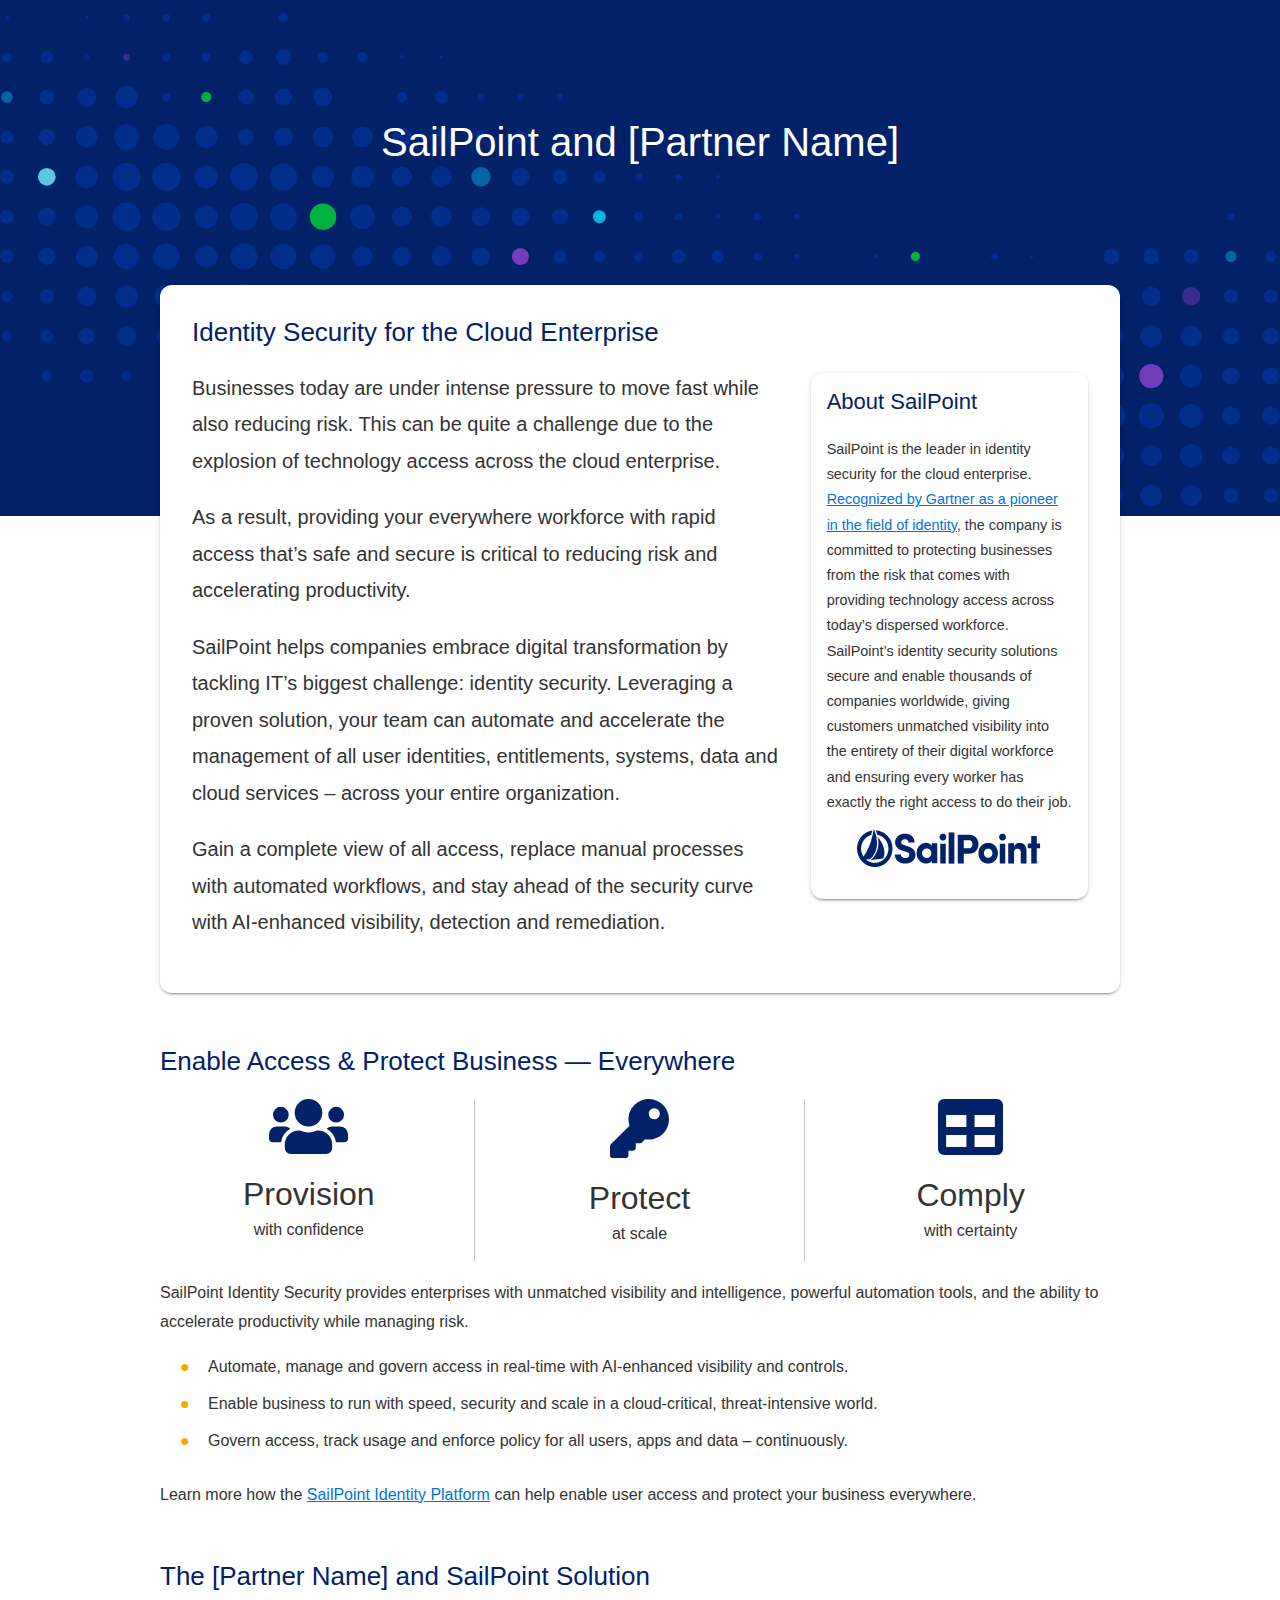
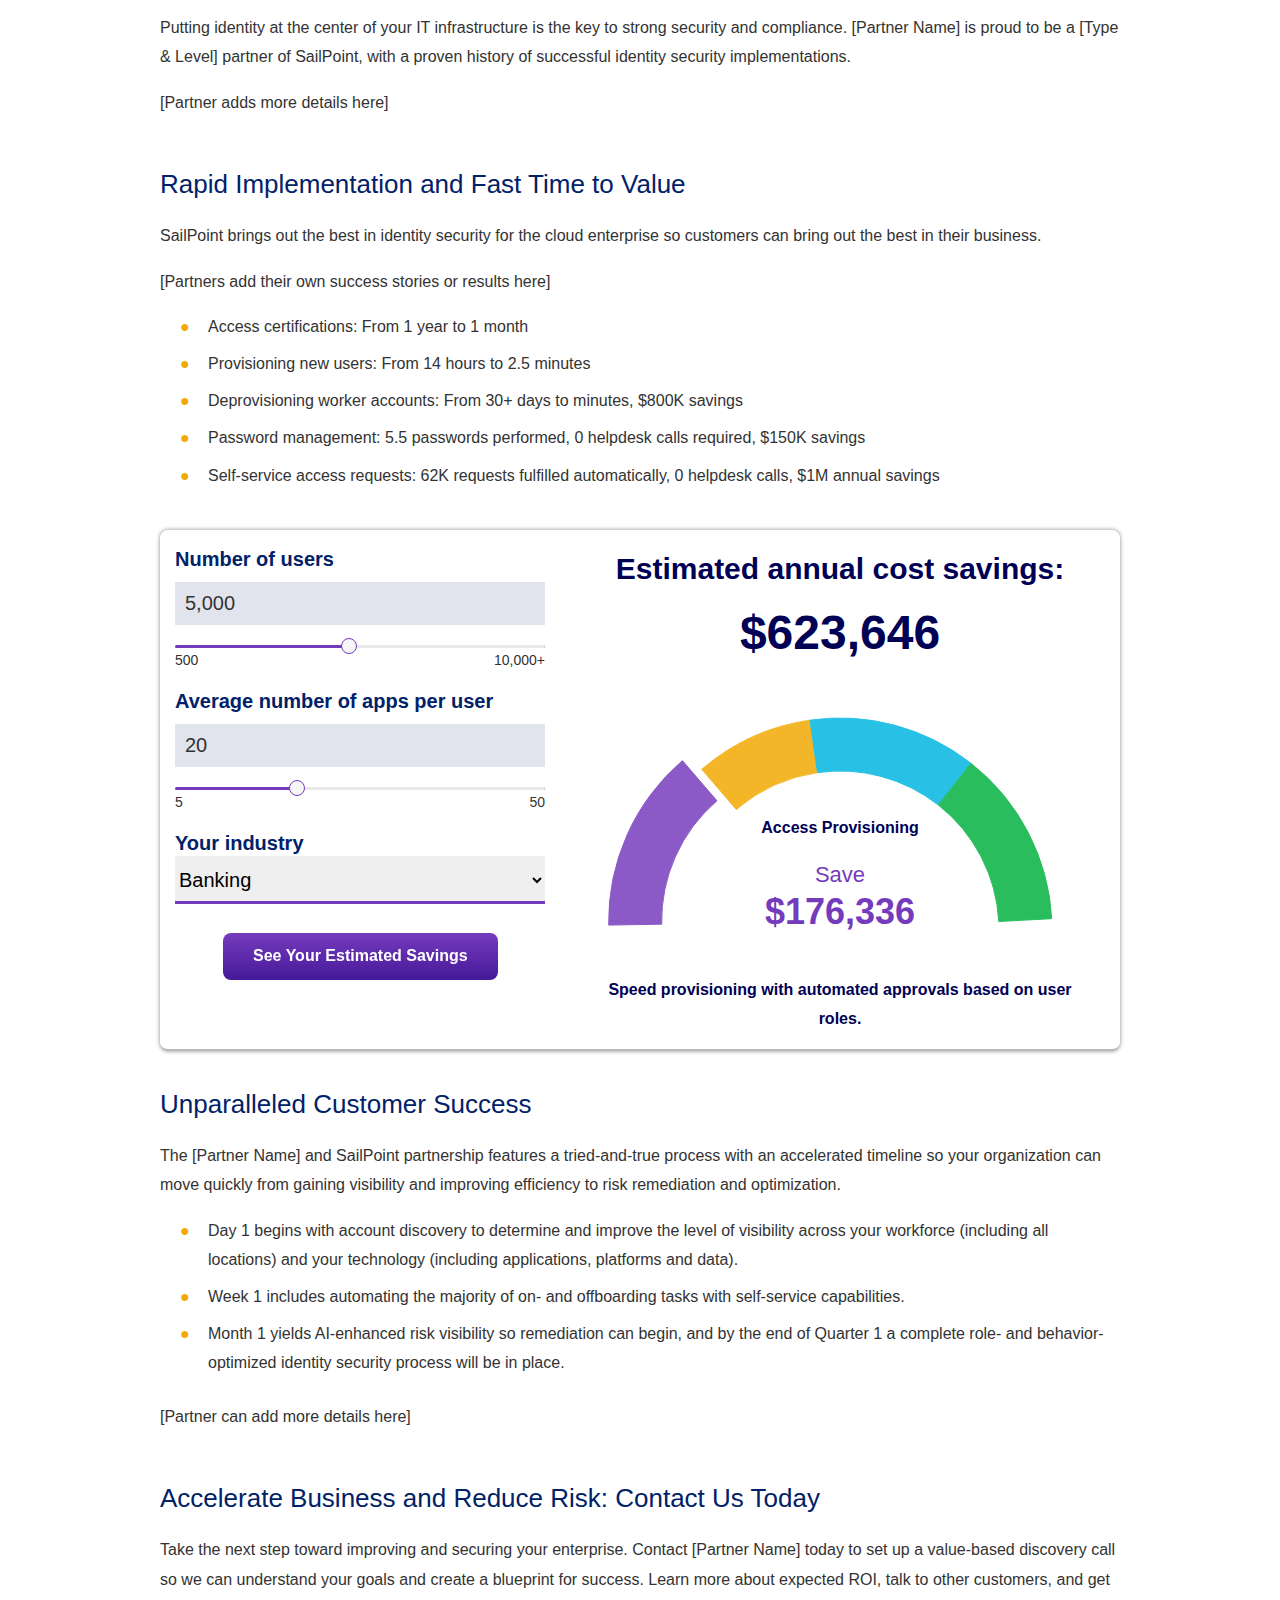
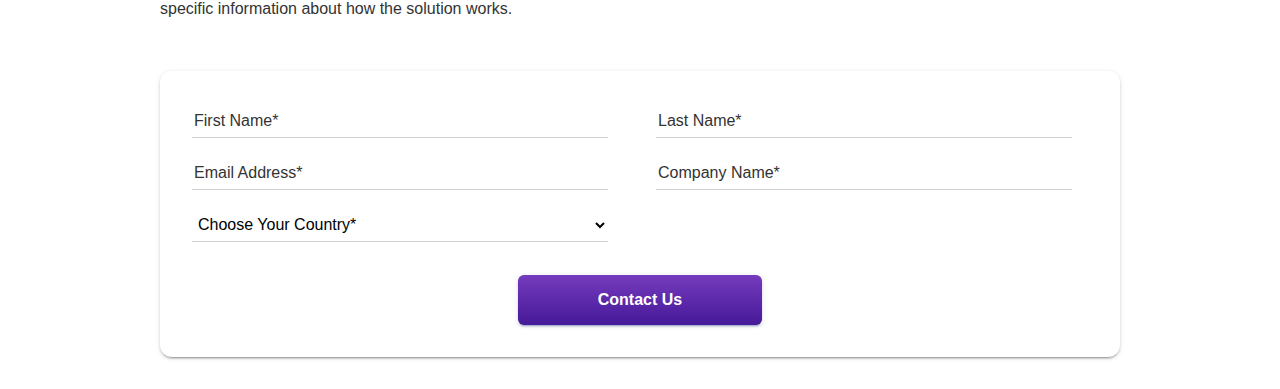
==== partner-webkit-calculator/index.html @ 740d45be "Consolidate Partner Webkit files and update Readme documentation" ====
<html lang="en-US">
	<head>
		<title>SailPoint and [Partner Name]</title>
		<meta charset="UTF-8" />
		<meta name="viewport" content="width=device-width, initial-scale=1" />

		<style>
			html, body { margin: 0; padding: 0; }
		</style>
		<link rel="stylesheet" href="./styles/jquery-ui.css" />
		<link rel="stylesheet" href="./styles/sailpoint-webkit-calculator.min.css" />
	</head>
	<body>

		<div id="sp-partnerwebkit" class="sp-partnerwebkit">
			<div class="sp-pw-header-bkg" style="background-image: url('./images/sp-dot-pattern.svg');"></div>
			<div class="sp-pw-header">
				<div class="sp-container-fluid">
					<h1 class="text-center">SailPoint and [Partner Name]</h1>
				</div>
			</div>
			<div class="sp-pw-body">
				<div class="sp-container-fluid">

					<!-- Begin Page Content -->
					<div class="sp-pw-card">
						<div class="sp-row">
							<div class="sp-col-08 sp-pw-card-intro">
								<h2>Identity Security for the Cloud Enterprise</h2>
								<p>Businesses today are under intense pressure to move fast while also reducing risk. This can be quite a challenge due to the explosion of technology access across the cloud enterprise.</p>
								<p>As a result, providing your everywhere workforce with rapid access that’s safe and secure is critical to reducing risk and accelerating productivity.</p>
								<p>SailPoint helps companies embrace digital transformation by tackling IT’s biggest challenge: identity security. Leveraging a proven solution, your team can automate and accelerate the management of all user identities, entitlements, systems, data and cloud services – across your entire organization.</p>
								<p>Gain a complete view of all access, replace manual processes with automated workflows, and stay ahead of the security curve with AI-enhanced visibility, detection and remediation.</p>
							</div>
							<div class="sp-col-04">
								<div class="sp-pw-card">
									<h3>About SailPoint</h3>
									<p>SailPoint is the leader in identity security for the cloud enterprise. <a href="#">Recognized by Gartner as a pioneer in the field of identity</a>, the company is committed to protecting businesses from the risk that comes with providing technology access across today’s dispersed workforce. SailPoint’s identity security solutions secure and enable thousands of companies worldwide, giving customers unmatched visibility into the entirety of their digital workforce and ensuring every worker has exactly the right access to do their job.</p>
									<p class="text-center"><img src="./images/sailpoint-logo.png" alt="SailPoint Logo"></p>    
								</div>
							</div>
						</div>
					</div>

					<div class="sp-row">
						<div class="sp-col-12">
							<h2>Enable Access &amp; Protect Business &mdash; Everywhere</h2>
						</div>
					</div>

					<div class="sp-row column-border">
						<div class="sp-col-04 text-center">
							<img src="./images/sp-icon-users.svg" alt="Users icon" />
							<p class="sp-large-text">Provision<br /><span>with confidence</span></p>
						</div>
						<div class="sp-col-04 text-center">
							<img src="./images/sp-icon-key.svg" alt="Key icon" />
							<p class="sp-large-text">Protect<br /><span>at scale</span></p>
						</div>
						<div class="sp-col-04 text-center">
							<img src="./images/sp-icon-calendar.svg" alt="Calendar icon" />
							<p class="sp-large-text">Comply<br /><span>with certainty</span></p>
						</div>
					</div>

					<div class="sp-row">
						<div class="sp-col-12">
							<p>SailPoint Identity Security provides enterprises with unmatched visibility and intelligence, powerful automation tools, and the ability to accelerate productivity while managing risk.</p>
							<ul>
								<li>Automate, manage and govern access in real-time with AI-enhanced visibility and controls.</li>
								<li>Enable business to run with speed, security and scale in a cloud-critical, threat-intensive world.</li>
								<li>Govern access, track usage and enforce policy for all users, apps and data – continuously.</li>
							</ul>
							<p>Learn more how the <a href="#">SailPoint Identity Platform</a> can help enable user access and protect your business everywhere.</p>

							<h2>The [Partner Name] and SailPoint Solution</h2>
							<p>Putting identity at the center of your IT infrastructure is the key to strong security and compliance. [Partner Name] is proud to be a [Type & Level] partner of SailPoint, with a proven history of successful identity security implementations.</p>
							<p>[Partner adds more details here]</p>

							<h2>Rapid Implementation and Fast Time to Value</h2>
							<p>SailPoint brings out the best in identity security for the cloud enterprise so customers can bring out the best in their business.</p>
							<p>[Partners add their own success stories or results here]</p>
							<ul>
								<li>Access certifications: From 1 year to 1 month</li>
								<li>Provisioning new users: From 14 hours to 2.5 minutes</li>
								<li>Deprovisioning worker accounts: From 30+ days to minutes, $800K savings</li>
								<li>Password management: 5.5 passwords performed, 0 helpdesk calls required, $150K savings</li>
								<li>Self-service access requests: 62K requests fulfilled automatically, 0 helpdesk calls, $1M annual savings</li>
							</ul>
						</div>
					</div>
					<!-- End Page Content -->

					<!-- Begin Calculator -->
					<div class="calculator-container calc-row">
						<div class="col-sm-12 col-md-5">
							<div class="input-panel">
								<div class="slider-panel form-group bmd-form-group">
									<label for="users" class="bmd-label-static">Number of users</label>
									<input type="text" id="users" readonly="">
									<div id="slider-users"></div>
									<div id="users-max-min">
										<span class="float-left">500</span>
										<span class="float-right">10,000+</span>
									</div>
								</div>        
								<div class="slider-panel form-group bmd-form-group">
									<label for="apps" class="bmd-label-static">Average number of apps per user</label>
									<input type="text" id="apps" readonly="">
									<div id="slider-apps"></div>
									<div id="apps-max-min">
										<span class="float-left">5</span>
										<span class="float-right">50</span>
									</div>
								</div>
								<div class="slider-panel form-group bmd-form-group">
									<label class="bmd-label-static">Your industry</label>
									<select id="industry" name="industry" class="form-control" data-taglabel="IDCalcIndustrySelect">
										<option value="1">Banking</option>
										<option value="2">Biotechnology &amp; Pharma</option>
										<option value="3">Construction &amp; Building</option>
										<option value="4">Consulting &amp; Services</option>
										<option value="5">Education</option>
										<option value="6">Entertainment &amp; Media</option>
										<option value="7">Federal Government</option>
										<option value="8">Finance</option>
										<option value="9">Healthcare</option>
										<option value="10">Insurance</option>
										<option value="11">Manufacturing &amp; Wholesale</option>
										<option value="12">NPO's &amp; Associations</option>
										<option value="13">Oil &amp; Gas &amp; Energy</option>
										<option value="14">Other</option>
										<option value="15">Retail &amp; Consumer</option>
										<option value="16">Software/Internet/Technology</option>
										<option value="17">Transportation</option>
										<option value="18">Utilities</option>
									</select>
								</div>
								<div class="text-center see-savings-container">
									<button id="calculateSavings" class="sp-btn sp-btn--purple">See your estimated savings</button>
								</div>
							</div>    
						</div>
						<div class="col-sm-12 col-md-7 text-center">
							<div class="input-panel-right">
								<a class="jump-to-chart" id="jump-to-chart"></a>
								<span class="d-block h3">Estimated annual cost savings:</span>
								<span class="d-block h2">$<span id="cost-savings"></span></span>
								<div id="chartdiv"></div>
								<div class="chart-text"> 
									<div class="chart-bg position-absolute" style="z-index:1;"></div>
									<div id="chart-labels" class="chart-labels position-absolute">
										<p id="main-chart-label"></p>
										<span id="main-chart-label-save" class="d-block font-weight-normal">Save</span>
										<span id="main-chart-label-value" class="d-block font-weight-bold"></span>
									</div>
								</div>
								<p id="caption" class="d-block position-relative"></p>
							</div>    
						</div>
					</div>
					<!-- End Calculator -->
		
					<!-- Begin Page Content -->
					<div class="sp-row">
						<div class="sp-col-12">
							<h2>Unparalleled Customer Success</h2>
							<p>The [Partner Name] and SailPoint partnership features a tried-and-true process with an accelerated timeline so your organization can move quickly from gaining visibility and improving efficiency to risk remediation and optimization.</p>
							<ul>
								<li>Day 1 begins with account discovery to determine and improve the level of visibility across your workforce (including all locations) and your technology (including applications, platforms and data).</li>
								<li>Week 1 includes automating the majority of on- and offboarding tasks with self-service capabilities.</li>
								<li>Month 1 yields AI-enhanced risk visibility so remediation can begin, and by the end of Quarter 1 a complete role- and behavior-optimized identity security process will be in place.</li>
							</ul>
							<p>[Partner can add more details here]</p>

							<h2>Accelerate Business and Reduce Risk: Contact Us Today</h2>
							<p>Take the next step toward improving and securing your enterprise. Contact [Partner Name] today to set up a value-based discovery call so we can understand your goals and create a blueprint for success. Learn more about expected ROI, talk to other customers, and get specific information about how the solution works.</p>
						</div>
					</div>
					<!-- End Page Content -->

					<!-- Begin Contact Form -->
					<div class="sp-pw-card sp-pw-contact-form">
						<form action="#" method="post">
							<div class="sp-row">
								<div class="sp-col-06">
									<div class="sp-pw-form-group">
										<label class="sr-only" for="C_FirstName">First Name</label>
										<input class="sp-pw-form-control" type="text" value="" id="C_FirstName" name="C_FirstName" placeholder="First Name*" required="" />	
									</div>
								</div>
								<div class="sp-col-06">
									<div class="sp-pw-form-group">
										<label class="sr-only" for="C_LastName">Last Name</label>
										<input class="sp-pw-form-control" type="text" value="" id="C_LastName" name="C_LastName" placeholder="Last Name*" required="" />
									</div>
								</div>
							</div>
							<div class="sp-row">
								<div class="sp-col-06">
									<div class="sp-pw-form-group">
										<label class="sr-only" for="C_EmailAddress">Email Address</label>
										<input class="sp-pw-form-control" type="email" value="" id="C_EmailAddress" name="C_EmailAddress" placeholder="Email Address*" required="" />
									</div>
								</div>
								<div class="sp-col-06">
									<div class="sp-pw-form-group">
										<label class="sr-only" for="C_Company">Company Name</label>
										<input class="sp-pw-form-control" type="text" value="" id="C_Company" name="C_Company" placeholder="Company Name*" required="" />
									</div>
								</div>
							</div>
							<div class="sp-row">
								<div class="sp-col-06">
									<div class="sp-pw-form-group">
										<label class="sr-only" for="C_Country">Choose Your Country</label>
										<select class="sp-pw-form-control" id="C_Country" name="C_Country" required="">
											<option value="">Choose Your Country*</option>
											<optgroup>
												<option value="US">United States</option>
												<option value="GB">United Kingdom</option>
												<option value="CA">Canada</option>
												<option value="AU">Australia</option>
												<option value="BR">Brazil</option>
												<option value="FR">France</option>
												<option value="DE">Germany</option>
												<option value="IN">India</option>
												<option value="NL">Netherlands</option>
												<option value="SG">Singapore</option>
												<option value="ZA">South Africa</option>
												<option value="SE">Sweden</option>
											</optgroup>
											<optgroup label="----------------">
												<option value="AF">Afghanistan</option>
												<option value="AX">Aland Islands</option>
												<option value="AL">Albania</option>
												<option value="DZ">Algeria</option>
												<option value="AS">American Samoa</option>
												<option value="AD">Andorra</option>
												<option value="AO">Angola</option>
												<option value="AI">Anguilla</option>
												<option value="AQ">Antarctica</option>
												<option value="AG">Antigua And Barbuda</option>
												<option value="AR">Argentina</option>
												<option value="AM">Armenia</option>
												<option value="AW">Aruba</option>
												<option value="AU">Australia</option>
												<option value="AT">Austria</option>
												<option value="AZ">Azerbaijan</option>
												<option value="BS">Bahamas</option>
												<option value="BH">Bahrain</option>
												<option value="BD">Bangladesh</option>
												<option value="BB">Barbados</option>
												<option value="BY">Belarus</option>
												<option value="BE">Belgium</option>
												<option value="BZ">Belize</option>
												<option value="BJ">Benin</option>
												<option value="BM">Bermuda</option>
												<option value="BT">Bhutan</option>
												<option value="BO">Bolivia</option>
												<option value="BA">Bosnia and Herzegovina</option>
												<option value="BW">Botswana</option>
												<option value="BV">Bouvet Island</option>
												<option value="BR">Brazil</option>
												<option value="IO">British Indian Ocean Territory</option>
												<option value="BN">Brunei Darussalam</option>
												<option value="BG">Bulgaria</option>
												<option value="BF">Burkina Faso</option>
												<option value="BI">Burundi</option>
												<option value="KH">Cambodia</option>
												<option value="CM">Cameroon</option>
												<option value="CV">Cape Verde</option>
												<option value="KY">Cayman Islands</option>
												<option value="CF">Central African Republic</option>
												<option value="TD">Chad</option>
												<option value="CL">Chile</option>
												<option value="CN">China</option>
												<option value="CX">Christmas Island</option>
												<option value="CC">Cocos (Keeling) Islands</option>
												<option value="CO">Colombia</option>
												<option value="KM">Comoros</option>
												<option value="CD">Congo, The Democratic Republic of the</option>
												<option value="CG">Congo</option>
												<option value="CK">Cook Islands</option>
												<option value="CR">Costa Rica</option>
												<option value="CI">Cote D’Ivoire</option>
												<option value="HR">Croatia</option>
												<option value="CU">Cuba</option>
												<option value="CY">Cyprus</option>
												<option value="CZ">Czech Republic</option>
												<option value="DK">Denmark</option>
												<option value="DJ">Djibouti</option>
												<option value="DM">Dominica</option>
												<option value="DO">Dominican Republic</option>
												<option value="TL">Timor-Leste</option>
												<option value="EC">Ecuador</option>
												<option value="EG">Egypt</option>
												<option value="SV">El Salvador</option>
												<option value="GQ">Equatorial Guinea</option>
												<option value="ER">Eritrea</option>
												<option value="EE">Estonia</option>
												<option value="ET">Ethiopia</option>
												<option value="FK">Falkland Islands (Malvinas)</option>
												<option value="FO">Faroe Islands</option>
												<option value="FJ">Fiji</option>
												<option value="FI">Finland</option>
												<option value="GF">French Guiana</option>
												<option value="PF">French Polynesia</option>
												<option value="TF">French Southern Territories</option>
												<option value="GA">Gabon</option>
												<option value="GM">Gambia</option>
												<option value="GE">Georgia</option>
												<option value="GH">Ghana</option>
												<option value="GI">Gibraltar</option>
												<option value="GR">Greece</option>
												<option value="GL">Greenland</option>
												<option value="GD">Grenada</option>
												<option value="GP">Guadeloupe</option>
												<option value="GU">Guam</option>
												<option value="GT">Guatemala</option>
												<option value="GG">Guernsey</option>
												<option value="GN">Guinea</option>
												<option value="GW">Guinea-Bissau</option>
												<option value="GY">Guyana</option>
												<option value="HT">Haiti</option>
												<option value="HM">Heard Island and McDonald Islands</option>
												<option value="HN">Honduras</option>
												<option value="HK">Hong Kong</option>
												<option value="HU">Hungary</option>
												<option value="IS">Iceland</option>
												<option value="IN">India</option>
												<option value="ID">Indonesia</option>
												<option value="IR">Iran, Islamic Republic of</option>
												<option value="IQ">Iraq</option>
												<option value="IE">Ireland</option>
												<option value="IM">Isle of Man</option>
												<option value="IL">Israel</option>
												<option value="IT">Italy</option>
												<option value="JM">Jamaica</option>
												<option value="JP">Japan</option>
												<option value="JE">Jersey</option>
												<option value="JO">Jordan</option>
												<option value="KZ">Kazakhstan</option>
												<option value="KE">Kenya</option>
												<option value="KI">Kiribati</option>
												<option value="KP">Korea, Democratic People’s Republic of</option>
												<option value="KR">Korea, Republic of</option>
												<option value="XK">Kosovo</option>
												<option value="KW">Kuwait</option>
												<option value="KG">Kyrgyzstan</option>
												<option value="LA">Lao People’s Democratic Republic</option>
												<option value="LV">Latvia</option>
												<option value="LB">Lebanon</option>
												<option value="LS">Lesotho</option>
												<option value="LR">Liberia</option>
												<option value="LY">Libyan Arab Jamahiriya</option>
												<option value="LI">Liechtenstein</option>
												<option value="LT">Lithuania</option>
												<option value="LU">Luxembourg</option>
												<option value="MO">Macao</option>
												<option value="MK">Macedonia, The Former Yugoslav Republic of</option>
												<option value="MG">Madagascar</option>
												<option value="MW">Malawi</option>
												<option value="MY">Malaysia</option>
												<option value="MV">Maldives</option>
												<option value="ML">Mali</option>
												<option value="MT">Malta</option>
												<option value="MH">Marshall Islands</option>
												<option value="MQ">Martinique</option>
												<option value="MR">Mauritania</option>
												<option value="MU">Mauritius</option>
												<option value="YT">Mayotte</option>
												<option value="MX">Mexico</option>
												<option value="FM">Micronesia, Federated States of</option>
												<option value="MD">Moldova</option>
												<option value="MC">Monaco</option>
												<option value="MN">Mongolia</option>
												<option value="ME">Montenegro</option>
												<option value="MS">Montserrat</option>
												<option value="MA">Morocco</option>
												<option value="MZ">Mozambique</option>
												<option value="MM">Myanmar</option>
												<option value="NA">Namibia</option>
												<option value="NR">Nauru</option>
												<option value="NP">Nepal</option>
												<option value="NL">Netherlands</option>
												<option value="AN">Netherlands Antilles</option>
												<option value="NC">New Caledonia</option>
												<option value="NZ">New Zealand</option>
												<option value="NI">Nicaragua</option>
												<option value="NE">Niger</option>
												<option value="NG">Nigeria</option>
												<option value="NU">Niue</option>
												<option value="NF">Norfolk Island</option>
												<option value="MP">Northern Mariana Islands</option>
												<option value="NO">Norway</option>
												<option value="OM">Oman</option>
												<option value="PK">Pakistan</option>
												<option value="PW">Palau</option>
												<option value="PS">Palestinian Territory,Occupied</option>
												<option value="PA">Panama</option>
												<option value="PG">Papua New Guinea</option>
												<option value="PY">Paraguay</option>
												<option value="PE">Peru</option>
												<option value="PH">Philippines</option>
												<option value="PN">Pitcairn</option>
												<option value="PL">Poland</option>
												<option value="PT">Portugal</option>
												<option value="PR">Puerto Rico</option>
												<option value="QA">Qatar</option>
												<option value="RE">Reunion</option>
												<option value="RO">Romania</option>
												<option value="RU">Russian Federation</option>
												<option value="RW">Rwanda</option>
												<option value="BL">Saint Barthelemy</option>
												<option value="KN">Saint Kitts And Nevis</option>
												<option value="LC">Saint Lucia</option>
												<option value="MF">Saint Martin (French part)</option>
												<option value="VC">Saint Vincent And The Grenadines</option>
												<option value="WS">Samoa</option>
												<option value="SM">San Marino</option>
												<option value="ST">Sao Tome And Principe</option>
												<option value="SA">Saudi Arabia</option>
												<option value="SN">Senegal</option>
												<option value="RS">Serbia</option>
												<option value="SC">Seychelles</option>
												<option value="SL">Sierra Leone</option>
												<option value="SK">Slovakia</option>
												<option value="SI">Slovenia</option>
												<option value="SB">Solomon Islands</option>
												<option value="SO">Somalia</option>
												<option value="ZA">South Africa</option>
												<option value="GS">South Georgia and the South Sandwich Islands</option>
												<option value="SS">South Sudan</option>
												<option value="ES">Spain</option>
												<option value="LK">Sri Lanka</option>
												<option value="SH">Saint Helena</option>
												<option value="PM">Saint Pierre and Miquelon</option>
												<option value="SD">Sudan</option>
												<option value="SR">Suriname</option>
												<option value="SJ">Svalbard and Jan Mayen</option>
												<option value="SZ">Swaziland</option>
												<option value="SE">Sweden</option>
												<option value="CH">Switzerland</option>
												<option value="SY">Syrian Arab Republic</option>
												<option value="TW">Taiwan</option>
												<option value="TJ">Tajikistan</option>
												<option value="TZ">Tanzania, United Republic of</option>
												<option value="TH">Thailand</option>
												<option value="TG">Togo</option>
												<option value="TK">Tokelau</option>
												<option value="TO">Tonga</option>
												<option value="TT">Trinidad And Tobago</option>
												<option value="TN">Tunisia</option>
												<option value="TR">Turkey</option>
												<option value="TM">Turkmenistan</option>
												<option value="TC">Turks And Caicos Islands</option>
												<option value="TV">Tuvalu</option>
												<option value="UG">Uganda</option>
												<option value="UA">Ukraine</option>
												<option value="AE">United Arab Emirates</option>
												<option value="UM">United States Minor Outlying Islands</option>
												<option value="UY">Uruguay</option>
												<option value="UZ">Uzbekistan</option>
												<option value="VU">Vanuatu</option>
												<option value="VA">Holy See (Vatican City State)</option>
												<option value="VE">Venezuela</option>
												<option value="VN">Viet Nam</option>
												<option value="VG">Virgin Islands, British</option>
												<option value="VI">Virgin Islands, U.S.</option>
												<option value="WF">Wallis and Futuna</option>
												<option value="EH">Western Sahara</option>
												<option value="YE">Yemen</option>
												<option value="ZM">Zambia</option>
												<option value="ZW">Zimbabwe</option>
											</optgroup>
										</select>
									</div>
								</div>
								<div class="sp-col-06">
								</div>
							</div>
							<div class="sp-row">
								<div class="sp-col-12 text-center">
									<input class="sp-pw-form-button" type="submit" value="Contact Us" />
								</div>
							</div>
						</form>
					</div>
					<!-- End Contact Form -->

				</div>
			</div>
		</div>

		<!-- Calculator - required JS libraries -->
		<script src="./scripts/jquery.min.js"></script>
		<script src="./scripts/jquery-ui.min.js"></script>
		<script src="./scripts/amcharts4.js"></script>

		<!-- Calculator configuration -->
		<script>
			var defaultAppsCount = 20;
			var defaultUsersCount = 5000;
			var defaultIndustry = 1;
			var colorProvisioning = "#753BBD";
			var colorRequests = "#F2A900";
			var colorPasswordResets = "#00B5E2";
			var colorCertification = "#00B140";
		</script>
		<script src="./scripts/sailpoint-calculator.js"></script>
		<!-- End Calculator scripts -->

	</body>
</html>
---- partner-webkit-calculator/styles/sailpoint-webkit-calculator.min.css ----
/* SailPoint Partner Webkit custom styles */
.sp-partnerwebkit{background-color:#fff;color:#333;font-family:Arial,Helvetica,sans-serif;position:relative;width:100%}.sp-partnerwebkit .sp-pw-header-bkg{background-color:#012168;background-position:center;background-repeat:no-repeat;background-size:100%;height:516px;overflow:hidden;position:absolute;width:100%;z-index:1}.sp-partnerwebkit .sp-pw-body,.sp-partnerwebkit .sp-pw-header{position:relative;z-index:10}.sp-partnerwebkit,.sp-partnerwebkit *,.sp-partnerwebkit ::after,.sp-partnerwebkit ::before{box-sizing:border-box}.sp-partnerwebkit h1{color:#fff;font-size:2.5em;font-weight:400;margin:0;padding:3em 0;text-shadow:2px 2px #012168}.sp-partnerwebkit h2{color:#012168;font-size:1.625em;font-weight:400}.sp-partnerwebkit h3{color:#012168;font-size:1.375em;font-weight:400}.sp-partnerwebkit a:link,.sp-partnerwebkit a:visited{color:#0074d9;transition:color .3s ease 0s}.sp-partnerwebkit a:focus,.sp-partnerwebkit a:hover{color:#012168}.sp-partnerwebkit ol,.sp-partnerwebkit p,.sp-partnerwebkit ul{font-size:1rem;line-height:1.825}.sp-partnerwebkit ul{position:relative;list-style:none;margin-left:1.25rem;padding-left:1.75rem}.sp-partnerwebkit ul>li::before{color:#f2a900;content:"\25CF";left:0;position:absolute}.sp-partnerwebkit li{padding-bottom:.5em}.sp-partnerwebkit p+h2{margin-top:2em}.sp-partnerwebkit .sp-pw-card{-webkit-box-shadow:0 2px 2px 0 rgb(0 0 0 / 14%),0 3px 1px -2px rgb(0 0 0 / 20%),0 1px 5px 0 rgb(0 0 0 / 12%);background-color:#fff;border-radius:.75em;box-shadow:0 2px 2px 0 rgb(0 0 0 / 14%),0 3px 1px -2px rgb(0 0 0 / 20%),0 1px 5px 0 rgb(0 0 0 / 12%);margin-bottom:2em;overflow:hidden;padding:2em}.sp-partnerwebkit .sp-pw-card h2:first-of-type,.sp-partnerwebkit .sp-pw-card h3:first-of-type{margin-top:0}.sp-partnerwebkit .sp-pw-card .sp-pw-card-intro p{font-size:1.25em}.sp-partnerwebkit .sp-pw-card .sp-pw-card{padding:1em;margin-bottom:0;margin-top:3.5em}.sp-partnerwebkit .sp-pw-card .sp-pw-card p{font-size:.9em;line-height:1.75}.sp-partnerwebkit .column-border [class*=col-]:not(:last-of-type){border-right:1px solid #c6c6c6}.sp-partnerwebkit .sp-large-text{font-size:2em;line-height:1.5;margin:1rem 0}.sp-partnerwebkit .sp-large-text span{font-size:.5em}.sp-partnerwebkit .sp-pw-contact-form{margin:2em 0;padding:2em 2em 1em 2em}.sp-partnerwebkit .sp-pw-contact-form .sp-pw-form-group{margin-bottom:1rem;padding-right:1rem}.sp-partnerwebkit .sp-pw-contact-form .sp-pw-form-control{-webkit-transition:background 0s ease-out;background:no-repeat center bottom,center calc(100% - 1px);background-size:0 100%,100% 100%;border-radius:0;border:0;font-size:1rem;height:36px;margin-top:0;padding:.4375rem 0 .4375rem .125rem;transition:background 0s ease-out;width:100%}.sp-partnerwebkit .sp-pw-contact-form .sp-pw-form-control::placeholder{color:#333}.sp-partnerwebkit .sp-pw-contact-form input.sp-pw-form-control,.sp-partnerwebkit .sp-pw-contact-form select.sp-pw-form-control{background-image:linear-gradient(to top,#012168 2px,rgba(1,33,104,0) 2px),linear-gradient(to top,#d2d2d2 1px,rgba(210,210,210,0) 1px)}.sp-partnerwebkit .sp-pw-contact-form input.sp-pw-form-control:focus,.sp-partnerwebkit .sp-pw-contact-form select.sp-pw-form-control:focus{background-image:linear-gradient(0deg,#9c27b0 2px,rgba(156,39,176,0) 0),linear-gradient(0deg,#d2d2d2 1px,rgba(209,209,209,0) 0);background-size:100% 100%,100% 100%}.sp-partnerwebkit .sp-pw-contact-form input.sp-pw-form-control:invalid,.sp-partnerwebkit .sp-pw-contact-form select.sp-pw-form-control:invalid{background-image:linear-gradient(to top,#d12d28 2px,rgba(209,45,40,0) 2px),linear-gradient(to top,#d2d2d2 1px,rgba(210,210,210,0) 1px)}.sp-partnerwebkit .sp-pw-contact-form .sp-pw-form-button{-webkit-box-shadow:0 2px 2px 0 rgb(1 33 104 / 14%),0 3px 1px -2px rgb(1 33 104 / 20%),0 1px 5px 0 rgb(1 33 104 / 12%);-webkit-transition:box-shadow .3s ease 0s;background-color:#753bbd;background-image:linear-gradient(180deg,#753bbd 0,#451998 100%);border:none;border-radius:6px;box-shadow:0 2px 2px 0 rgb(1 33 104 / 14%),0 3px 1px -2px rgb(1 33 104 / 20%),0 1px 5px 0 rgb(1 33 104 / 12%);color:#fff;cursor:pointer;font-size:1rem;font-weight:700;margin:1rem auto 0;padding:1rem 5rem;transition:box-shadow .3s ease 0s}.sp-partnerwebkit .sp-pw-contact-form .sp-pw-form-button:focus,.sp-partnerwebkit .sp-pw-contact-form .sp-pw-form-button:hover{-webkit-box-shadow:0 14px 26px -12px rgb(1 33 104 / 42%),0 4px 23px 0 rgb(0 0 0 / 12%),0 8px 10px -5px rgb(1 33 104 / 20%);box-shadow:0 14px 26px -12px rgb(1 33 104 / 42%),0 4px 23px 0 rgb(0 0 0 / 12%),0 8px 10px -5px rgb(1 33 104 / 20%)}.sp-container-fluid{box-sizing:border-box;margin-left:auto;margin-right:auto;max-width:992px;padding-left:1em;padding-right:1em;width:100%}.sp-row{display:-webkit-box;display:-ms-flexbox;display:flex;-ms-flex-wrap:wrap;flex-wrap:wrap;margin-right:-1em;margin-left:-1em}.sp-col,.sp-col-01,.sp-col-02,.sp-col-03,.sp-col-04,.sp-col-05,.sp-col-06,.sp-col-07,.sp-col-08,.sp-col-09,.sp-col-10,.sp-col-11,.sp-col-12{position:relative;min-height:1px;padding-left:1em;padding-right:1em;width:100%}.sp-col-01{-webkit-box-flex:0;-ms-flex:0 0 8.3333%;flex:0 0 8.3333%;max-width:8.3333%}.sp-col-02{-webkit-box-flex:0;-ms-flex:0 0 16.6667%;flex:0 0 16.6667%;max-width:16.6667%}.sp-col-03{-webkit-box-flex:0;-ms-flex:0 0 25%;flex:0 0 25%;max-width:25%}.sp-col-04{-webkit-box-flex:0;-ms-flex:0 0 33.3333%;flex:0 0 33.3333%;max-width:33.3333%}.sp-col-05{-webkit-box-flex:0;-ms-flex:0 0 41.6667%;flex:0 0 41.6667%;max-width:41.6667%}.sp-col-06{-webkit-box-flex:0;-ms-flex:0 0 50%;flex:0 0 50%;max-width:50%}.sp-col-07{-webkit-box-flex:0;-ms-flex:0 0 58.3333%;flex:0 0 58.3333%;max-width:58.3333%}.sp-col-08{-webkit-box-flex:0;-ms-flex:0 0 66.6667%;flex:0 0 66.6667%;max-width:66.6667%}.sp-col-09{-webkit-box-flex:0;-ms-flex:0 0 75%;flex:0 0 75%;max-width:75%}.sp-col-10{-webkit-box-flex:0;-ms-flex:0 0 83.3333%;flex:0 0 83.3333%;max-width:83.3333%}.sp-col-11{-webkit-box-flex:0;-ms-flex:0 0 91.6667%;flex:0 0 91.6667%;max-width:91.6667%}.sp-col-12{-webkit-box-flex:0;-ms-flex:0 0 100%;flex:0 0 100%;max-width:100%}.font-weight-normal{font-weight:400}.font-weight-bold{font-weight:700}.text-left{text-align:left}.text-center{text-align:center}.text-right{text-align:right}.position-relative{position:relative!important}.position-absolute{position:absolute!important}.sr-only{border:0;clip:rect(0,0,0,0);height:1px;margin:-1px;overflow:hidden;padding:0;position:absolute;width:1px}@media (max-width:767px){.sp-col,.sp-col-01,.sp-col-02,.sp-col-03,.sp-col-04,.sp-col-05,.sp-col-06,.sp-col-07,.sp-col-08,.sp-col-09,.sp-col-10,.sp-col-11,.sp-col-12{-webkit-box-flex:0;-ms-flex:0 0 100%;flex:0 0 100%;max-width:100%}.sp-partnerwebkit .sp-pw-header-bkg{background-size:150%;height:250px}.sp-partnerwebkit h1{font-size:2em;padding:1.5em 0}.sp-partnerwebkit h2{font-size:1.5em}.sp-partnerwebkit .sp-pw-card{padding:1.5em}.sp-partnerwebkit .sp-pw-card .sp-pw-card-intro p{font-size:1.125em}.sp-partnerwebkit .sp-pw-card .sp-pw-card{margin-top:2em}.sp-partnerwebkit .sp-pw-card .sp-pw-card p{font-size:.875em}.sp-partnerwebkit .column-border{padding:0 1em}.sp-partnerwebkit .column-border [class*=col-]{padding:2em 1em 1em 1em}.sp-partnerwebkit .column-border [class*=col-]:not(:last-of-type){border-bottom:1px solid #c6c6c6;border-right:none}}

/* SailPoint Identity Calculator styles */
.d-block{display:block}.position-relative{position:relative!important}.position-absolute{position:absolute!important}.sp-btn{background-color:transparent;border-radius:.5rem;border:0;cursor:pointer;font-size:1rem;font-weight:600;letter-spacing:0;line-height:1.42857;margin:.3125rem 1px;padding:12px 30px;position:relative;text-decoration:none;text-transform:capitalize;-webkit-transition:background-color .2s cubic-bezier(.4,0,.2,1),-webkit-box-shadow .2s cubic-bezier(.4,0,1,1);transition:background-color .2s cubic-bezier(.4,0,.2,1),-webkit-box-shadow .2s cubic-bezier(.4,0,1,1);transition:box-shadow .2s cubic-bezier(.4,0,1,1),background-color .2s cubic-bezier(.4,0,.2,1);transition:box-shadow .2s cubic-bezier(.4,0,1,1),background-color .2s cubic-bezier(.4,0,.2,1),-webkit-box-shadow .2s cubic-bezier(.4,0,1,1);will-change:box-shadow,transform}.sp-btn:not(:disabled):not(.disabled){cursor:pointer}.sp-btn.sp-btn--purple{background:-webkit-gradient(linear,left top,left bottom,from(#753bbd),to(#451998));background:linear-gradient(180deg,#753bbd 0,#451998 100%);color:#fff}.calculator-container,.calculator-container *,.calculator-container ::after,.calculator-container ::before{box-sizing:border-box;font-family:Arial,Helvetica,sans-serif}.calculator-container{-webkit-box-shadow:0 0 4px 0 #888;background-color:#fff;border-bottom:2px solid #bbb;border-radius:8px;box-shadow:0 0 4px 0 #888;color:#005;font-family:Arial,Helvetica,sans-serif;font-weight:600;line-height:1.8;margin:1em 0;padding:1em 0;position:relative;width:100%;z-index:1}.calc-row{display:flex;flex-flow:row wrap}.calc-row [class^=col-]{position:relative;width:100%;min-height:1px;padding-right:15px;padding-left:15px}@media (min-width:576px){.calc-row .col-sm-12{-webkit-box-flex:0;-ms-flex:0 0 100%;flex:0 0 100%;max-width:100%}}@media (min-width:768px){.calc-row .col-md-5{-webkit-box-flex:0;-ms-flex:0 0 41.66667%;flex:0 0 41.66667%;max-width:41.66667%}.calc-row .col-md-7{-webkit-box-flex:0;-ms-flex:0 0 58.33333%;flex:0 0 58.33333%;max-width:58.33333%}}.calculator-container select.form-control:not([size]):not([multiple]){border:none;font-size:1.25rem;height:3rem;width:100%}.calculator-container .form-control:-moz-read-only{background-image:linear-gradient(to top,#753bbd 3px,rgba(210,210,210,0) 1px),linear-gradient(to top,#753bbd 3px,rgba(210,210,210,0) 1px)}.calculator-container .form-control:read-only{background-image:linear-gradient(to top,#753bbd 3px,rgba(210,210,210,0) 1px),linear-gradient(to top,#753bbd 3px,rgba(210,210,210,0) 1px)}.slider-panel{margin-top:2.5rem;clear:both}.slider-panel:first-of-type{margin-top:0}.input-panel>div{width:100%}.input-panel .bmd-label-static{color:#012168;display:block;font-size:1.25em}.bmd-form-group input::-webkit-input-placeholder{line-height:1.3}.bmd-form-group input::-moz-placeholder{line-height:1.3}.bmd-form-group input:-ms-input-placeholder{line-height:1.3}.bmd-form-group input::-ms-input-placeholder{line-height:1.3}.bmd-form-group .form-control,.bmd-form-group input::placeholder,.bmd-form-group label{line-height:1.3}input#apps,input#users{background-color:#e1e4ed;border:0;color:#333;font-size:1.25em;margin:.5em 0 1em 0;padding:.5em;width:100%}#slider-apps,#slider-users{background-color:#753bbd;border:none;height:3px}#slider-apps span.ui-slider-handle,#slider-users span.ui-slider-handle{border-radius:50%;border:1px solid #753bbd;height:1rem;top:-.4rem;width:1rem}#apps-max-min,#users-max-min{color:#333;font-size:.875rem;font-weight:500}#apps-max-min .float-left,#users-max-min .float-left{float:left}#apps-max-min .float-right,#users-max-min .float-right{float:right}.input-panel-right{border-bottom-right-radius:10px;border-top-right-radius:10px;color:#005;font-size:1.2em;font-weight:600;overflow:hidden;position:relative}.input-panel-right .h2{font-size:48px;line-height:1.75}.input-panel-right .h3{font-size:30px;line-height:1.5}.see-savings-container{margin-top:1.5rem}.see-savings-container .sp-btn{display:inline-block}a.jump-to-chart{display:block;position:relative;top:-100px;visibility:hidden}#chartdiv{height:300px;position:relative;width:100%;z-index:9}#chartdiv g[opacity="0.3"][aria-labelledby]{display:none}.chart-labels{-webkit-transform:translateX(-50%);display:block;height:135px;left:50%;top:16rem;transform:translateX(-50%);width:200px;z-index:15}.chart-bg{-webkit-transform:translateX(-50%);background-color:#fff;border-top-left-radius:calc(200px * 2);border-top-right-radius:calc(200px * 2);height:200px;left:50%;transform:translateX(-50%);top:11.625rem;width:calc(200px * 2)}#caption,#main-chart-label,#main-chart-label-save,#main-chart-label-value{-webkit-transition:all ease .2s;opacity:0;transition:all ease .2s}#main-chart-label{font-size:1rem;line-height:1.3}#main-chart-label-save{font-size:1.375rem;margin-top:auto}#main-chart-label-value{font-size:2.25rem;line-height:1}#main-chart-label-value::before{content:"$"}#caption{font-size:1rem;margin:0;opacity:1;padding:0 2rem}@media (max-width:992px) and (min-width:768px){.container-fluid{max-width:768px}.chart-bg{border-top-left-radius:calc(150px * 2);border-top-right-radius:calc(150px * 2);height:150px;top:16rem;width:calc(150px * 2)}#chart-labels{height:130px;top:18.5rem;width:200px}#main-chart-label{margin:0 auto;width:70%}#main-chart-label-save{font-size:1.125rem}#main-chart-label-value{font-size:2rem;line-height:1.2}}@media (max-width:767px){.input-panel-right{margin-top:3rem}.input-panel-right .h2{font-size:36px}.input-panel-right .h3{font-size:28px}.chart-bg{border-top-left-radius:calc(170px * 2);border-top-right-radius:calc(170px * 2);height:170px;top:11.25rem;width:calc(170px * 2)}#chartdiv{max-width:480px;margin:0 auto}#chart-labels{height:115px;top:15rem;width:200px}#main-chart-label-save{font-size:1.125rem}#main-chart-label-value{font-size:1.375rem;line-height:1}#caption{top:-1rem}}@media (max-width:500px){.input-panel-right .h2{font-size:32px}.input-panel-right .h3{font-size:24px}.chart-bg{border-top-left-radius:calc(150px * 2);border-top-right-radius:calc(150px * 2);height:150px;top:11rem;width:calc(150px * 2)}#chartdiv{height:200px}#chart-labels{top:-1rem;position:relative!important}#caption{top:0}#slider-apps span.ui-slider-handle,#slider-users span.ui-slider-handle{height:1.5rem;top:-.6rem;width:1.5rem}}
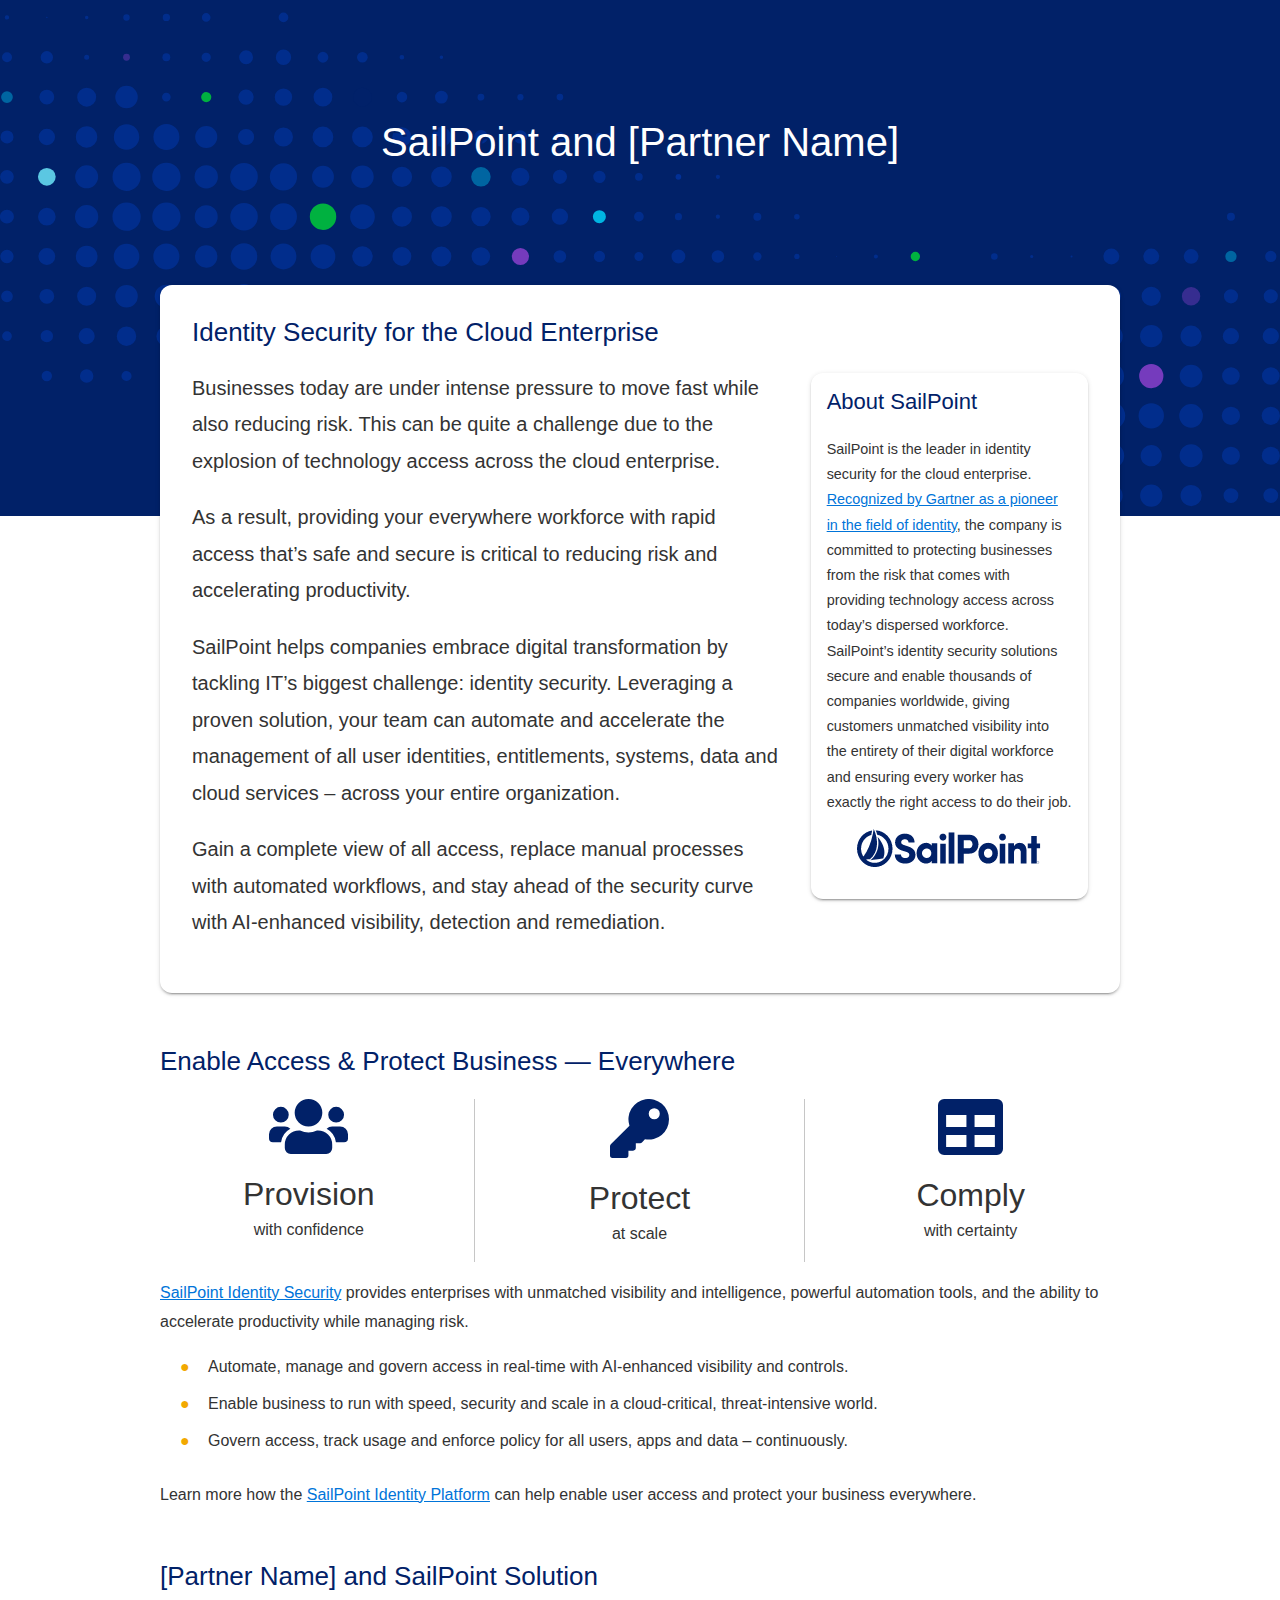
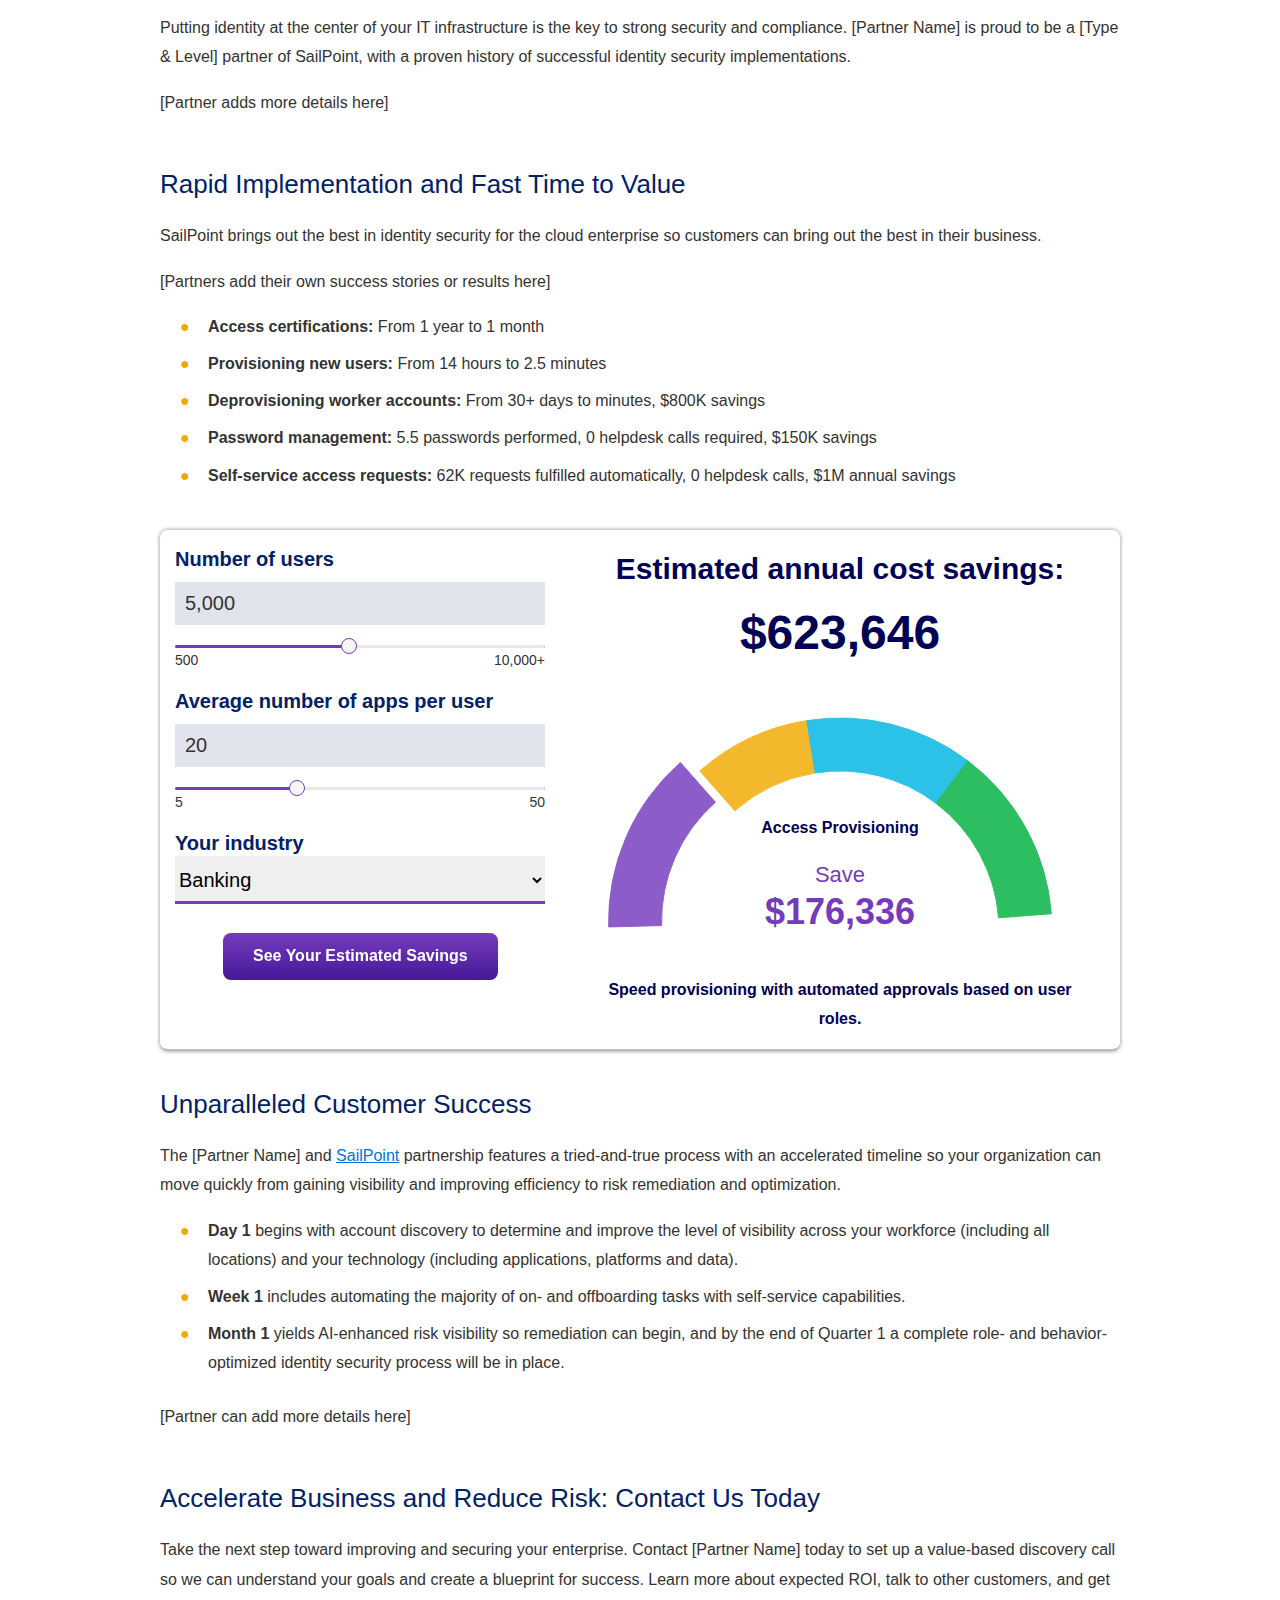
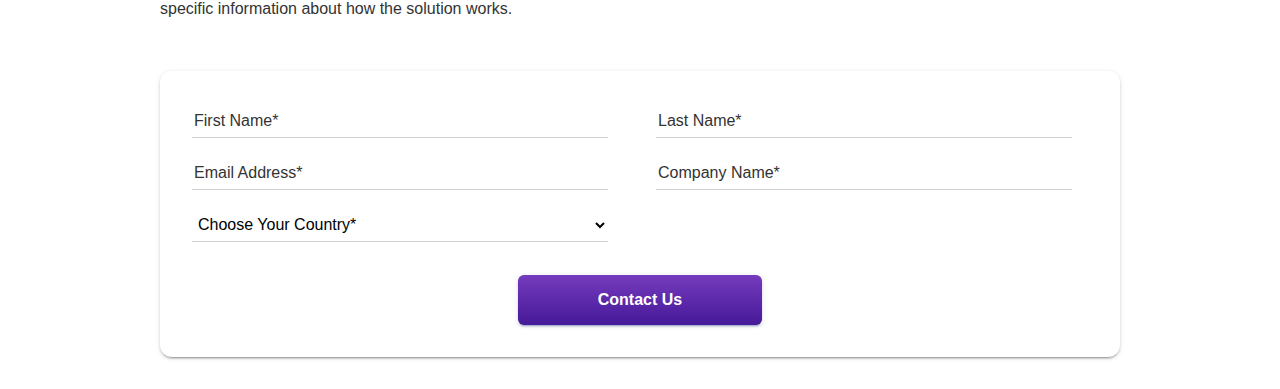
==== commit e45abca3: "Add webpage content template word doc and update Readme documentation" ====
--- a/partner-webkit-calculator/index.html
+++ b/partner-webkit-calculator/index.html
@@ -1,6 +1,7 @@
 <html lang="en-US">
 	<head>
-		<title>SailPoint and [Partner Name]</title>
+		<title>The [Partner Name] and Identity Security Solution | SailPoint</title>
+		<meta name="description" content="SailPoint’s Identity Platform and [Partner Name] deliver identity security solutions that protect against the risks of providing technology to a diverse workforce." />
 		<meta charset="UTF-8" />
 		<meta name="viewport" content="width=device-width, initial-scale=1" />
 
@@ -35,7 +36,7 @@
 							<div class="sp-col-04">
 								<div class="sp-pw-card">
 									<h3>About SailPoint</h3>
-									<p>SailPoint is the leader in identity security for the cloud enterprise. <a href="#">Recognized by Gartner as a pioneer in the field of identity</a>, the company is committed to protecting businesses from the risk that comes with providing technology access across today’s dispersed workforce. SailPoint’s identity security solutions secure and enable thousands of companies worldwide, giving customers unmatched visibility into the entirety of their digital workforce and ensuring every worker has exactly the right access to do their job.</p>
+									<p>SailPoint is the leader in identity security for the cloud enterprise. <a href="https://www.sailpoint.com/identity-library/gartner-2020-market-guide-identity-governance-and-administration/">Recognized by Gartner as a pioneer in the field of identity</a>, the company is committed to protecting businesses from the risk that comes with providing technology access across today’s dispersed workforce. SailPoint’s identity security solutions secure and enable thousands of companies worldwide, giving customers unmatched visibility into the entirety of their digital workforce and ensuring every worker has exactly the right access to do their job.</p>
 									<p class="text-center"><img src="./images/sailpoint-logo.png" alt="SailPoint Logo"></p>    
 								</div>
 							</div>
@@ -65,15 +66,15 @@
 
 					<div class="sp-row">
 						<div class="sp-col-12">
-							<p>SailPoint Identity Security provides enterprises with unmatched visibility and intelligence, powerful automation tools, and the ability to accelerate productivity while managing risk.</p>
+							<p><a href="https://www.sailpoint.com/identity-library/what-is-identity-security/">SailPoint Identity Security</a> provides enterprises with unmatched visibility and intelligence, powerful automation tools, and the ability to accelerate productivity while managing risk.</p>
 							<ul>
 								<li>Automate, manage and govern access in real-time with AI-enhanced visibility and controls.</li>
 								<li>Enable business to run with speed, security and scale in a cloud-critical, threat-intensive world.</li>
 								<li>Govern access, track usage and enforce policy for all users, apps and data – continuously.</li>
 							</ul>
-							<p>Learn more how the <a href="#">SailPoint Identity Platform</a> can help enable user access and protect your business everywhere.</p>
-
-							<h2>The [Partner Name] and SailPoint Solution</h2>
+							<p>Learn more how the <a href="https://www.sailpoint.com/platform/">SailPoint Identity Platform</a> can help enable user access and protect your business everywhere.</p>
+
+							<h2>[Partner Name] and SailPoint Solution</h2>
 							<p>Putting identity at the center of your IT infrastructure is the key to strong security and compliance. [Partner Name] is proud to be a [Type & Level] partner of SailPoint, with a proven history of successful identity security implementations.</p>
 							<p>[Partner adds more details here]</p>
 
@@ -81,11 +82,11 @@
 							<p>SailPoint brings out the best in identity security for the cloud enterprise so customers can bring out the best in their business.</p>
 							<p>[Partners add their own success stories or results here]</p>
 							<ul>
-								<li>Access certifications: From 1 year to 1 month</li>
-								<li>Provisioning new users: From 14 hours to 2.5 minutes</li>
-								<li>Deprovisioning worker accounts: From 30+ days to minutes, $800K savings</li>
-								<li>Password management: 5.5 passwords performed, 0 helpdesk calls required, $150K savings</li>
-								<li>Self-service access requests: 62K requests fulfilled automatically, 0 helpdesk calls, $1M annual savings</li>
+								<li><strong>Access certifications:</strong> From 1 year to 1 month</li>
+								<li><strong>Provisioning new users:</strong> From 14 hours to 2.5 minutes</li>
+								<li><strong>Deprovisioning worker accounts:</strong> From 30+ days to minutes, $800K savings</li>
+								<li><strong>Password management:</strong> 5.5 passwords performed, 0 helpdesk calls required, $150K savings</li>
+								<li><strong>Self-service access requests:</strong> 62K requests fulfilled automatically, 0 helpdesk calls, $1M annual savings</li>
 							</ul>
 						</div>
 					</div>
@@ -165,11 +166,11 @@
 					<div class="sp-row">
 						<div class="sp-col-12">
 							<h2>Unparalleled Customer Success</h2>
-							<p>The [Partner Name] and SailPoint partnership features a tried-and-true process with an accelerated timeline so your organization can move quickly from gaining visibility and improving efficiency to risk remediation and optimization.</p>
+							<p>The [Partner Name] and <a href="https://www.sailpoint.com/">SailPoint</a> partnership features a tried-and-true process with an accelerated timeline so your organization can move quickly from gaining visibility and improving efficiency to risk remediation and optimization.</p>
 							<ul>
-								<li>Day 1 begins with account discovery to determine and improve the level of visibility across your workforce (including all locations) and your technology (including applications, platforms and data).</li>
-								<li>Week 1 includes automating the majority of on- and offboarding tasks with self-service capabilities.</li>
-								<li>Month 1 yields AI-enhanced risk visibility so remediation can begin, and by the end of Quarter 1 a complete role- and behavior-optimized identity security process will be in place.</li>
+								<li><strong>Day 1</strong> begins with account discovery to determine and improve the level of visibility across your workforce (including all locations) and your technology (including applications, platforms and data).</li>
+								<li><strong>Week 1</strong> includes automating the majority of on- and offboarding tasks with self-service capabilities.</li>
+								<li><strong>Month 1</strong> yields AI-enhanced risk visibility so remediation can begin, and by the end of Quarter 1 a complete role- and behavior-optimized identity security process will be in place.</li>
 							</ul>
 							<p>[Partner can add more details here]</p>
 
